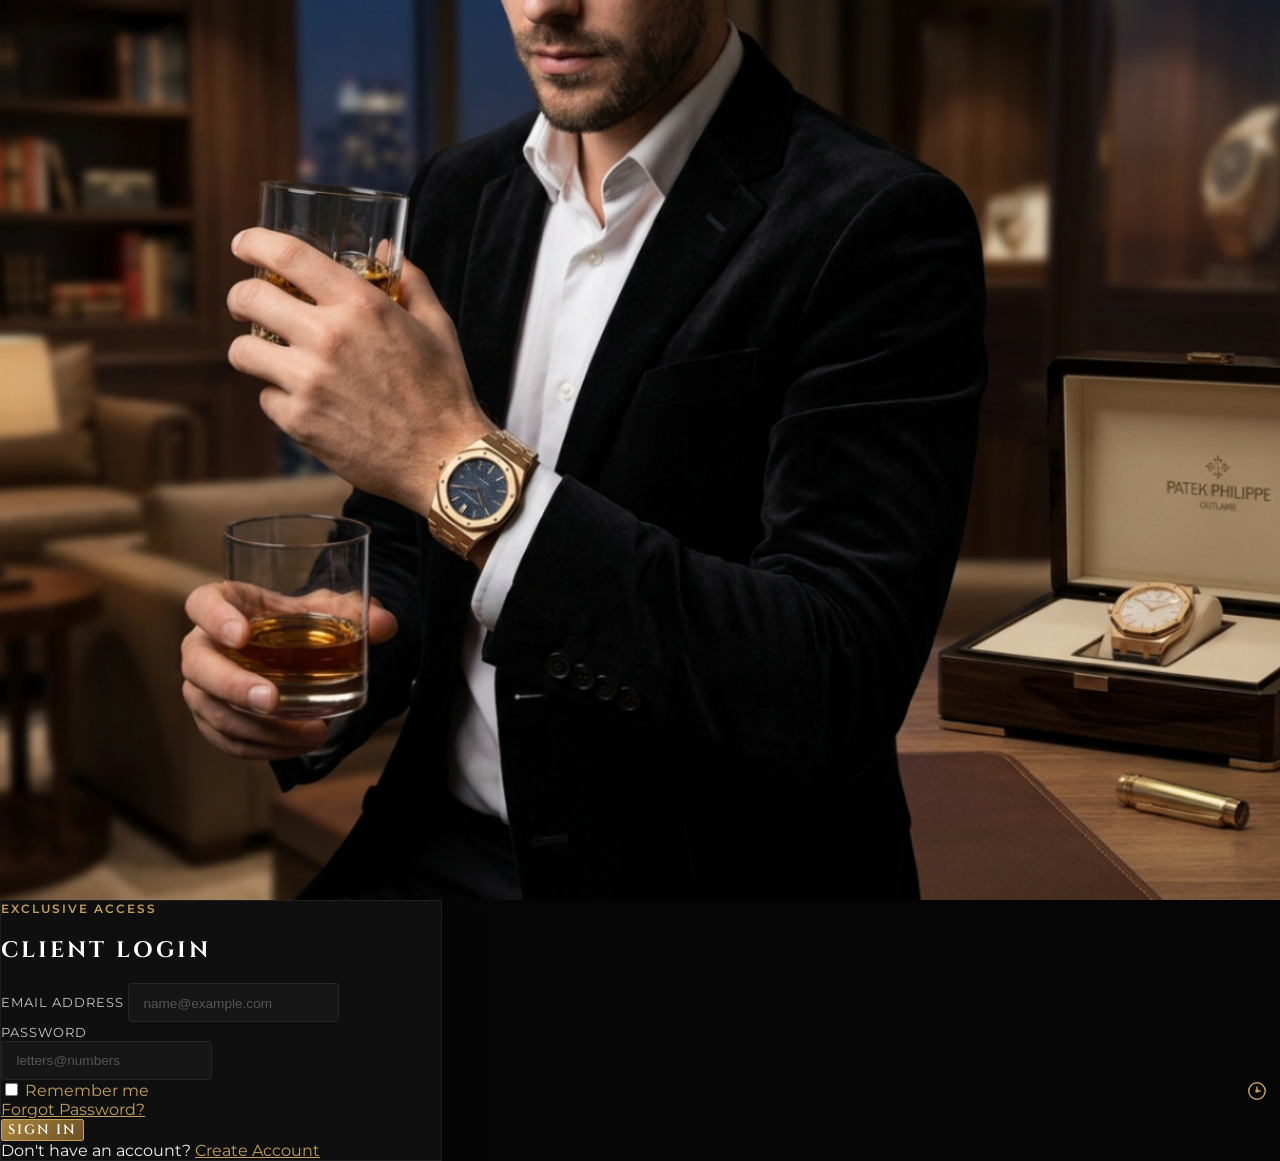
==== login.html @ 1c841439 "Add files via upload" ====
<!DOCTYPE html>
<html lang="en">

<head>
    <meta charset="UTF-8">
    <meta name="viewport" content="width=device-width, initial-scale=1.0">
    <title>Rolex - Client Login</title>
    <!-- خطوط الفخامة -->
    <link rel="preconnect" href="https://fonts.googleapis.com">
    <link rel="preconnect" href="https://fonts.gstatic.com" crossorigin>
    <link
        href="https://fonts.googleapis.com/css2?family=Cinzel:wght@500;700&family=Montserrat:wght@300;400;500&display=swap"
        rel="stylesheet">
    <link rel="stylesheet" href="../Assests/css/bootstrap.css">
    <link rel="stylesheet" href="../Assests/css/login.css">
</head>

<body class="bg-black text-light">

    <div class="container-fluid min-vh-100 p-0">
        <div class="row g-0 min-vh-100">

            <!-- النصف الأيسر: صورة الهيرو الفخمة بدون تكرار وتختفي على الموبايل -->
            <div class="col-md-6 d-none d-md-block p-0 bg-image-col">
                <div class="image-overlay w-100 h-100"></div>
            </div>

            <!-- النصف الأيمن: نموذج الدخول -->
            <div class="col-12 col-md-6 d-flex justify-content-center align-items-center p-4 form-section">

                <div id="info" class="p-4 p-md-5 rounded-4">

                    <!-- الترويسة -->
                    <div class="text-center mb-4">
                        <span class="luxury-subtitle">EXCLUSIVE ACCESS</span>
                        <h2 class="luxury-title mt-1">CLIENT LOGIN</h2>
                    </div>

                    <form action="" novalidate id="login-form">

                        <!-- حقل البريد الإلكتروني -->
                        <div id="email-div" class="mb-3">
                            <label for="login-email" class="form-label luxury-label">Email Address</label>
                            <input type="email" id="login-email" placeholder="name@example.com"
                                class="form-control luxury-input">

                        </div>

                        <!-- حقل كلمة المرور مع أيقونة الساعة -->
                        <div id="pass-div" class="mb-3">
                            <label for="login-pass" class="form-label luxury-label">Password</label>
                            <div class="position-relative d-flex align-items-center">
                                <input type="password" id="login-pass" placeholder="letters@numbers"
                                    class="form-control luxury-input pe-5">

                                <button type="button" id="togglePassBtn" class="watch-toggle-btn"
                                    aria-label="Toggle password visibility">
                                    <svg id="watchIcon" viewBox="0 0 24 24" width="22" height="22" class="watch-svg">
                                        <circle cx="12" cy="12" r="9" class="watch-rim" />
                                        <g class="watch-ticks">
                                            <line x1="12" y1="4.5" x2="12" y2="6.5" />
                                            <line x1="19.5" y1="12" x2="17.5" y2="12" />
                                            <line x1="12" y1="19.5" x2="12" y2="17.5" />
                                            <line x1="4.5" y1="12" x2="6.5" y2="12" />
                                        </g>
                                        <circle cx="12" cy="12" r="1.2" class="watch-center-point" />
                                        <line x1="12" y1="12" x2="12" y2="7.5" class="watch-hand hand-hour" />
                                        <line x1="12" y1="12" x2="15.5" y2="12" class="watch-hand hand-minute" />
                                    </svg>
                                </button>
                            </div>
                        </div>

                        <!-- تذكرني + استرجاع كلمة المرور -->
                        <div class="d-flex justify-content-between align-items-center mb-4">
                            <div class="form-check">
                                <input class="form-check-input luxury-check" type="checkbox" id="rememberMe">
                                <label class="form-check-label small gold-link" for="rememberMe">
                                    Remember me
                                </label>
                            </div>
                            <a href="#" class="gold-link small text-decoration-none">Forgot Password?</a>
                        </div>

                        <!-- زر تسجيل الدخول الذهبي -->
                        <button type="submit" class="btn luxury-btn w-100 py-2 mb-3">SIGN IN</button>
                        <p id="form-error" class="text-danger small mt-1">You have entered at least one of your information incorrectly. Please try again.</p>
                        <!-- رابط الانتقال لإنشاء حساب -->
                        <div class="text-center mt-3">
                            <span class=" small">Don't have an account?</span>
                            <a href="../Sign Up/signup.html" class="gold-link small text-decoration-none ms-1 fw-bold">Create
                                Account</a>
                        </div>

                    </form>

                </div>

            </div>

        </div>
    </div>

    <script src="../Assests/js/login.js"></script>
</body>

</html>
---- Assests/css/login.css ----
/* رابط ذهبي أنيق */
.gold-link {
    color: var(--gold-primary, #c5a059);
    transition: color 0.3s ease;
}

.gold-link:hover {
    color: #ffd885;
    text-decoration: underline !important;
}

/* تنسيق الـ Checkbox الذهبي */
.luxury-check {
    background-color: #161617;
    border: 1px solid var(--border-color, #272727);
}

.luxury-check:checked {
    background-color: var(--gold-primary, #c5a059);
    border-color: var(--gold-primary, #c5a059);
}

.luxury-check:focus {
    box-shadow: 0 0 5px rgba(197, 160, 89, 0.4);
}

:root {
    --gold-primary: #c5a059;
    --gold-hover: #dfb76c;
    --dark-surface: #0e0e0e;
    --border-color: #272727;
}

body {
    margin: 0;
    background-color: #050505;
    font-family: 'Montserrat', sans-serif;
    color: #f1f1f1;
}

/* عمود الصورة اليسار (ملء كامل بدون تكرار بتدرج ناعم) */
.bg-image-col {
    background-image: url("../images/rich\ man.png");
    background-repeat: no-repeat !important;
    background-size: cover !important;
    background-position: center center;
    position: relative;
    min-height: 100vh;
}

/* طبقة ظل ناعمة تدمج الصورة مع الجانب الداكن بسلاسة */
.image-overlay {
    background: linear-gradient(to right, rgba(0, 0, 0, 0.1), #050505);
}

/* تنسيق قسم الفورم */
.form-section {
    background-color: #050505;
}

#info {
    width: 100%;
    max-width: 440px;
    background: #0f0f10;
    border: 1px solid #1f1f20;
    box-shadow: 0 10px 30px rgba(0, 0, 0, 0.7);
}

/* الخطوط والعناوين */
.luxury-title {
    font-family: 'Cinzel', serif;
    letter-spacing: 3px;
    font-weight: 700;
    color: #ffffff;
    font-size: 1.4rem;
}

.luxury-subtitle {
    font-size: 0.75rem;
    letter-spacing: 2px;
    color: var(--gold-primary);
    font-weight: 600;
    display: block;
}

/* عناصر الإدخال والتسميات */
.luxury-label {
    color: #c9c9c9;
    font-size: 0.82rem;
    letter-spacing: 1px;
    text-transform: uppercase;
}

.luxury-input {
    background-color: #161617 !important;
    border: 1px solid var(--border-color) ;
    color: #ffffff !important;
    border-radius: 4px;
    font-size: 0.9rem;
    padding: 0.65rem 0.9rem;
    transition: all 0.3s ease;
}

.luxury-input:focus {
    background-color: #1a1a1c !important;
    border-color: var(--gold-primary) !important;
    box-shadow: 0 0 10px rgba(197, 160, 89, 0.25) !important;
}

.luxury-input::placeholder {
    color: #555555;
    font-size: 0.85rem;
}

/* أخطاء الإدخال */


#form-error {
    display: none;
    font-size: 0.75rem;
    color: #e05252 !important;
}

/* الزر المطابق لزر EXPLORE NOW في الصورة */
.luxury-btn {
    background: linear-gradient(135deg, #a8833e, #6e5223);
    color: #ffffff;
    border: 1px solid var(--gold-primary);
    border-radius: 2px;
    font-family: 'Cinzel', serif;
    letter-spacing: 2px;
    font-weight: 600;
    font-size: 0.85rem;
    transition: all 0.3s ease;
}

.luxury-btn:hover {
    background: linear-gradient(135deg, #c5a059, #8f6c32);
    border-color: #ffd885;
    color: #ffffff;
    box-shadow: 0 0 15px rgba(197, 160, 89, 0.4);
}

/* زر الساعة التفاعلي داخل الحقل */
.watch-toggle-btn {
    position: absolute;
    right: 12px;
    background: transparent;
    border: none;
    cursor: pointer;
    padding: 0;
    display: flex;
    align-items: center;
    justify-content: center;
    outline: none;
    z-index: 5;
}

/* رسم الساعة الذهبي */
.watch-svg {
    fill: none;
    stroke: var(--gold-primary, #c5a059);
    stroke-width: 1.6;
    stroke-linecap: round;
    stroke-linejoin: round;
    transition: all 0.3s ease;
}

.watch-svg .watch-center-point {
    fill: var(--gold-primary, #c5a059);
}

/* علامات الأرقام: مخفية في الوضع العادي */
.watch-ticks {
    opacity: 0;
    transition: opacity 0.3s ease;
}

/* حالة النشاط (عند إظهار كلمة المرور): تظهر علامات الأرقام ويزداد التوهج الذهبي */
.watch-toggle-btn.active .watch-ticks {
    opacity: 1;
}

.watch-toggle-btn.active .watch-svg {
    stroke: #ffd885;
    filter: drop-shadow(0 0 5px rgba(223, 183, 108, 0.6));
}

.watch-toggle-btn:hover .watch-svg {
    stroke: var(--gold-hover, #dfb76c);
}
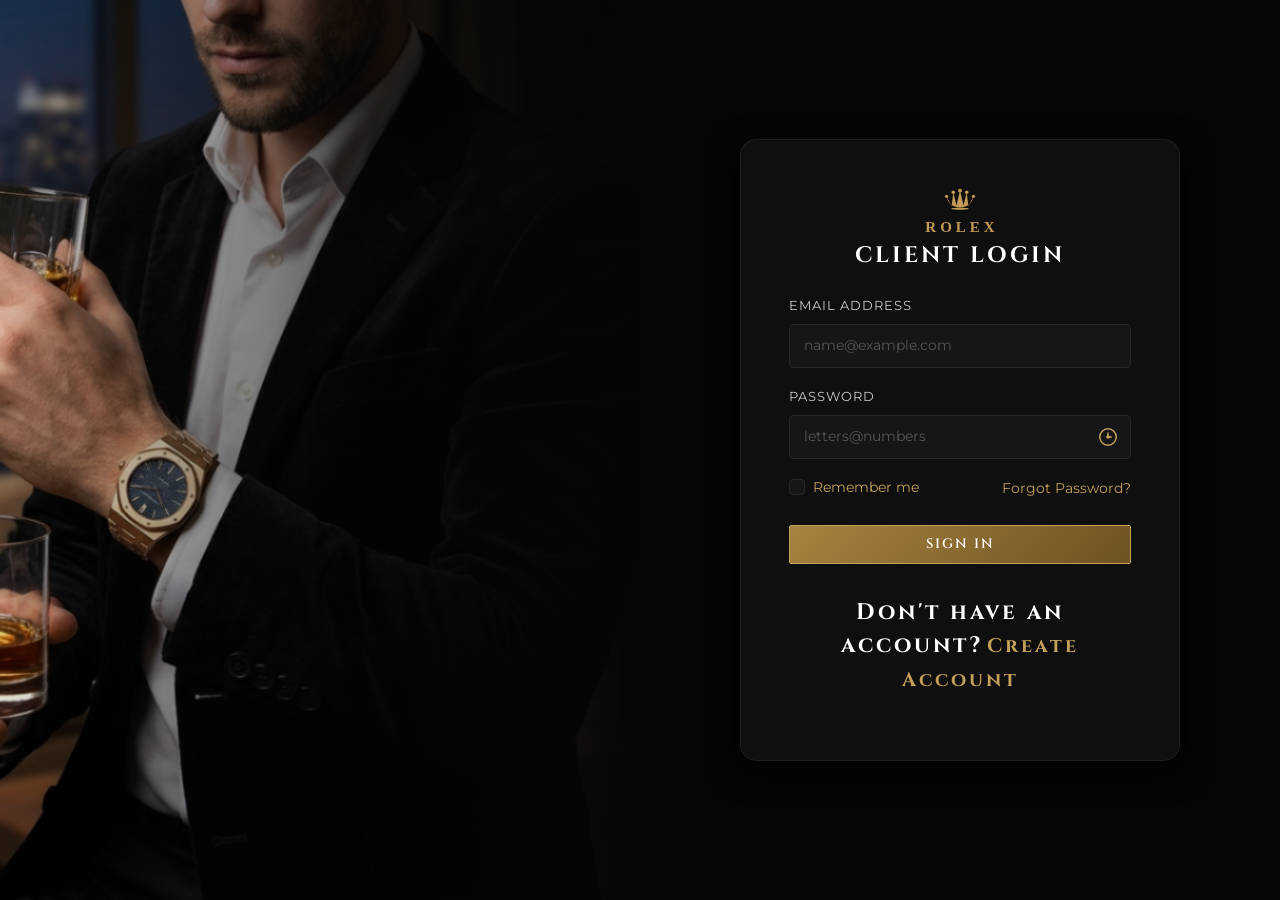
==== commit ba016ee3: "Add files via upload" ====
--- a/login.html
+++ b/login.html
@@ -11,8 +11,224 @@
     <link
         href="https://fonts.googleapis.com/css2?family=Cinzel:wght@500;700&family=Montserrat:wght@300;400;500&display=swap"
         rel="stylesheet">
-    <link rel="stylesheet" href="../Assests/css/bootstrap.css">
-    <link rel="stylesheet" href="../Assests/css/login.css">
+     <link href="https://cdn.jsdelivr.net/npm/bootstrap@5.3.8/dist/css/bootstrap.min.css" rel="stylesheet" integrity="sha384-sRIl4kxILFvY47J16cr9ZwB07vP4J8+LH7qKQnuqkuIAvNWLzeN8tE5YBujZqJLB" crossorigin="anonymous">
+<style>
+    /* رابط ذهبي أنيق */
+.gold-link {
+    color: var(--gold-primary, #c5a059);
+    transition: color 0.3s ease;
+}
+
+.gold-link:hover {
+    color: #ffd885;
+    text-decoration: underline !important;
+}
+
+/* تنسيق الـ Checkbox الذهبي */
+.luxury-check {
+    background-color: #161617;
+    border: 1px solid var(--border-color, #272727);
+}
+
+.luxury-check:checked {
+    background-color: var(--gold-primary, #c5a059);
+    border-color: var(--gold-primary, #c5a059);
+}
+
+.luxury-check:focus {
+    box-shadow: 0 0 5px rgba(197, 160, 89, 0.4);
+}
+
+:root {
+    --gold-primary: #c5a059;
+    --gold-hover: #dfb76c;
+    --dark-surface: #0e0e0e;
+    --border-color: #272727;
+}
+
+body {
+    margin: 0;
+    background-color: #050505;
+    font-family: 'Montserrat', sans-serif;
+    color: #f1f1f1;
+}
+
+/* عمود الصورة اليسار (ملء كامل بدون تكرار بتدرج ناعم) */
+.bg-image-col {
+    background-image: url("rich\ man.png");
+    background-repeat: no-repeat !important;
+    background-size: cover !important;
+    background-position: center center;
+    position: relative;
+    min-height: 100vh;
+}
+
+/* طبقة ظل ناعمة تدمج الصورة مع الجانب الداكن بسلاسة */
+.image-overlay {
+    background: linear-gradient(to right, rgba(0, 0, 0, 0.1), #050505);
+}
+
+/* تنسيق قسم الفورم */
+.form-section {
+    background-color: #050505;
+}
+
+#info {
+    width: 100%;
+    max-width: 440px;
+    background: #0f0f10;
+    border: 1px solid #1f1f20;
+    box-shadow: 0 10px 30px rgba(0, 0, 0, 0.7);
+}
+
+/* الخطوط والعناوين */
+.luxury-title {
+    font-family: 'Cinzel', serif;
+    letter-spacing: 3px;
+    font-weight: 700;
+    color: #ffffff;
+    font-size: 1.4rem;
+}
+
+.luxury-subtitle {
+    font-size: 0.75rem;
+    letter-spacing: 2px;
+    color: var(--gold-primary);
+    font-weight: 600;
+    display: block;
+}
+
+/* عناصر الإدخال والتسميات */
+.luxury-label {
+    color: #c9c9c9;
+    font-size: 0.82rem;
+    letter-spacing: 1px;
+    text-transform: uppercase;
+}
+
+.luxury-input {
+    background-color: #161617 !important;
+    border: 1px solid var(--border-color) ;
+    color: #ffffff !important;
+    border-radius: 4px;
+    font-size: 0.9rem;
+    padding: 0.65rem 0.9rem;
+    transition: all 0.3s ease;
+}
+
+.luxury-input:focus {
+    background-color: #1a1a1c !important;
+    border-color: var(--gold-primary) !important;
+    box-shadow: 0 0 10px rgba(197, 160, 89, 0.25) !important;
+}
+
+.luxury-input::placeholder {
+    color: #555555;
+    font-size: 0.85rem;
+}
+
+/* أخطاء الإدخال */
+
+
+#form-error {
+    display: none;
+    font-size: 0.75rem;
+    color: #e05252 !important;
+}
+
+/* الزر المطابق لزر EXPLORE NOW في الصورة */
+.luxury-btn {
+    background: linear-gradient(135deg, #a8833e, #6e5223);
+    color: #ffffff;
+    border: 1px solid var(--gold-primary);
+    border-radius: 2px;
+    font-family: 'Cinzel', serif;
+    letter-spacing: 2px;
+    font-weight: 600;
+    font-size: 0.85rem;
+    transition: all 0.3s ease;
+}
+
+.luxury-btn:hover {
+    background: linear-gradient(135deg, #c5a059, #8f6c32);
+    border-color: #ffd885;
+    color: #ffffff;
+    box-shadow: 0 0 15px rgba(197, 160, 89, 0.4);
+}
+
+/* زر الساعة التفاعلي داخل الحقل */
+.watch-toggle-btn {
+    position: absolute;
+    right: 12px;
+    background: transparent;
+    border: none;
+    cursor: pointer;
+    padding: 0;
+    display: flex;
+    align-items: center;
+    justify-content: center;
+    outline: none;
+    z-index: 5;
+}
+
+/* رسم الساعة الذهبي */
+.watch-svg {
+    fill: none;
+    stroke: var(--gold-primary, #c5a059);
+    stroke-width: 1.6;
+    stroke-linecap: round;
+    stroke-linejoin: round;
+    transition: all 0.3s ease;
+}
+
+.watch-svg .watch-center-point {
+    fill: var(--gold-primary, #c5a059);
+}
+
+/* علامات الأرقام: مخفية في الوضع العادي */
+.watch-ticks {
+    opacity: 0;
+    transition: opacity 0.3s ease;
+}
+
+/* حالة النشاط (عند إظهار كلمة المرور): تظهر علامات الأرقام ويزداد التوهج الذهبي */
+.watch-toggle-btn.active .watch-ticks {
+    opacity: 1;
+}
+
+.watch-toggle-btn.active .watch-svg {
+    stroke: #ffd885;
+    filter: drop-shadow(0 0 5px rgba(223, 183, 108, 0.6));
+}
+
+.watch-toggle-btn:hover .watch-svg {
+    stroke: var(--gold-hover, #dfb76c);
+}
+.rolex-mini {
+        display: inline-flex;
+        flex-direction: column;
+        align-items: center;
+        gap: 4px;
+        text-decoration: none;
+    }
+
+    /* تصغير حجم التاج */
+    .rolex-mini .crown {
+        width: 32px;
+        height: auto;
+        fill: #C39B54; /* ذهبي رولكس */
+    }
+
+    /* تصغير حجم الخط وضبطه مع الحجم الجديد */
+    .rolex-mini .text {
+        color: #C39B54;
+        font-family: 'Times New Roman', serif;
+        font-size: 15px;
+        font-weight: bold;
+        letter-spacing: 4px;
+        margin-right: -4px; /* لضبط التوسيط مع الـ letter-spacing */
+    }
+</style>
 </head>
 
 <body class="bg-black text-light">
@@ -32,7 +248,18 @@
 
                     <!-- الترويسة -->
                     <div class="text-center mb-4">
-                        <span class="luxury-subtitle">EXCLUSIVE ACCESS</span>
+                        <span class="luxury-subtitle"><div class="rolex-mini">
+    <svg class="crown" viewBox="0 0 100 75" xmlns="http://www.w3.org/2000/svg">
+        <circle cx="8" cy="26" r="5" />
+        <circle cx="29" cy="13" r="5.5" />
+        <circle cx="50" cy="8" r="6" />
+        <circle cx="71" cy="13" r="5.5" />
+        <circle cx="92" cy="26" r="5" />
+        <path d="M 8,26 L 24,56 L 29,13 L 39,55 L 50,8 L 61,55 L 71,13 L 76,56 L 92,26 C 86,52 70,61 50,61 C 30,61 14,52 8,26 Z" />
+        <path d="M 23,65 C 23,61 77,61 77,65 C 77,69 23,69 23,65 Z" />
+    </svg>
+    <span class="text">ROLEX</span>
+</div></span>
                         <h2 class="luxury-title mt-1">CLIENT LOGIN</h2>
                     </div>
 
@@ -87,9 +314,9 @@
                         <p id="form-error" class="text-danger small mt-1">You have entered at least one of your information incorrectly. Please try again.</p>
                         <!-- رابط الانتقال لإنشاء حساب -->
                         <div class="text-center mt-3">
-                            <span class=" small">Don't have an account?</span>
-                            <a href="../Sign Up/signup.html" class="gold-link small text-decoration-none ms-1 fw-bold">Create
-                                Account</a>
+                            <p class="luxury-title mt-0">Don't have an account?<a href="index.html" class=" gold-link small text-decoration-none ms-1 fw-bold">Create
+                                Account</a></p>
+                            
                         </div>
 
                     </form>
@@ -101,7 +328,69 @@
         </div>
     </div>
 
-    <script src="../Assests/js/login.js"></script>
+    <script>
+        const passInput = document.getElementById("login-pass");
+const togglePassBtn = document.getElementById("togglePassBtn");
+
+// تفعيل إظهار وإخفاء الباسورد مع أيقونة الساعة
+togglePassBtn.addEventListener("click", () => {
+    const isPassword = passInput.getAttribute("type") === "password";
+
+    if (isPassword) {
+        passInput.setAttribute("type", "text");
+        togglePassBtn.classList.add("active");
+    } else {
+        passInput.setAttribute("type", "password");
+        togglePassBtn.classList.remove("active");
+    }
+});
+
+const email = document.querySelector("#login-email");
+
+const pass = document.querySelector("#login-pass");
+
+const form = document.forms[0];
+const former = document.querySelector("#form-error")
+
+const rememberMe = document.querySelector("#rememberMe");
+
+let data = []; // استخدام let للسماح بإعادة التعيين
+
+let xhr = new XMLHttpRequest();
+xhr.open('GET', 'https://6ab193d69751d2b03e6d5aaa.mockapi.io/project/users');
+xhr.send();
+
+xhr.addEventListener('readystatechange', () => {
+    if (xhr.readyState === 4 && xhr.status === 200) {
+        data = JSON.parse(xhr.responseText); // إسناد مباشر للمتغير الخارجي
+    }
+});
+
+form.addEventListener("submit", (e) => {
+    e.preventDefault();
+
+    // البحث عن مستخدم يطابق الإيميل وكلمة المرور
+    const userFound = data.find(user => user.email === email.value && user.password === pass.value);
+
+    if (userFound) {
+        const id = userFound.id;
+        document.location.assign(`home.html?id=${id}`);
+        if (rememberMe.checked) {
+            
+            const name = userFound.name;
+            const avatar = userFound.avatar;
+
+            localStorage.setItem("name", name)
+            localStorage.setItem("id", id);
+            localStorage.setItem("email", email.value);
+            localStorage.setItem("avatar", avatar);
+        }
+
+    } else {
+        former.style.display = "inline-block";
+    }
+});
+    </script>
 </body>
 
 </html>
